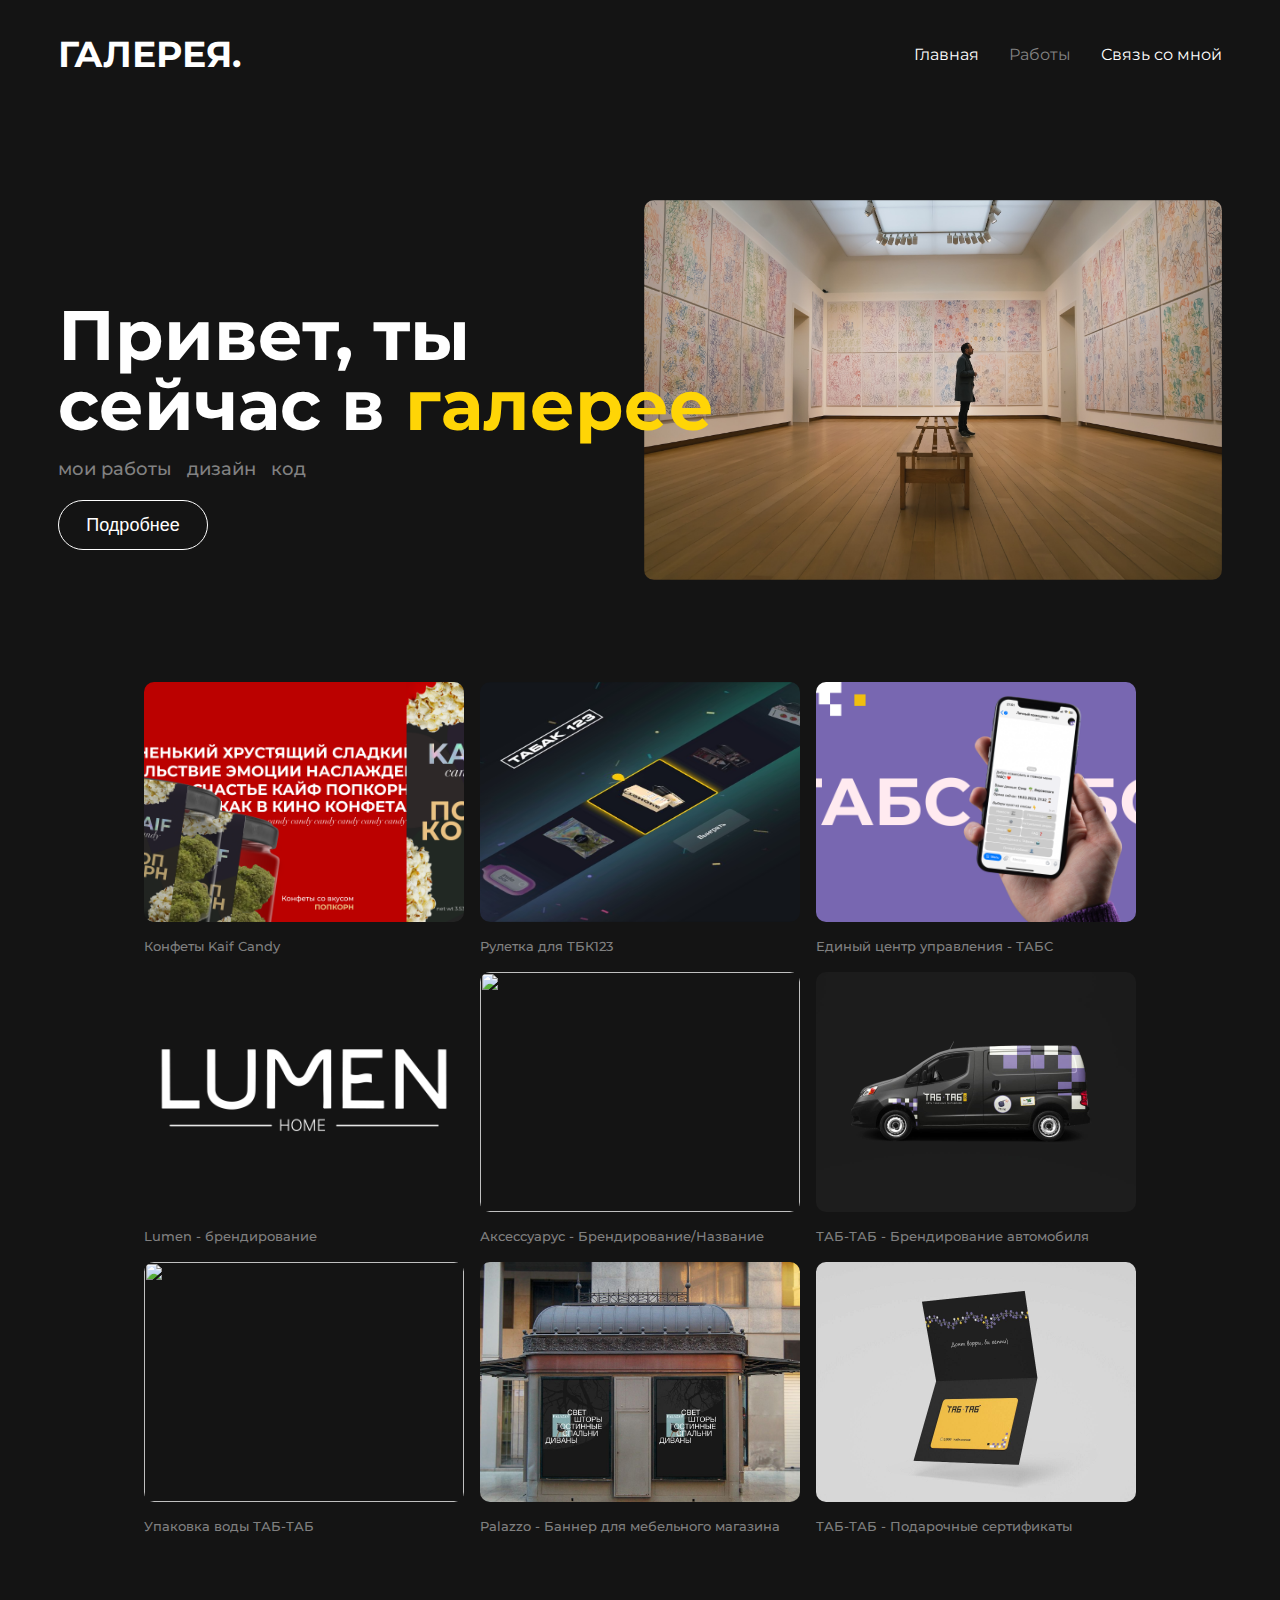
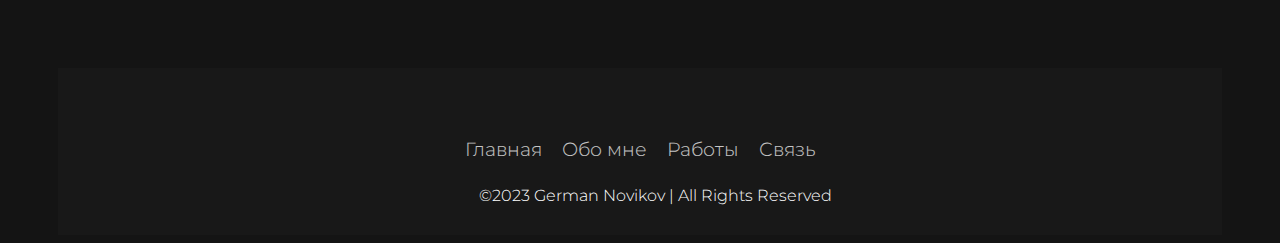
==== gallery.html @ 07409ef1 "added gallery" ====
<!DOCTYPE html>
<html lang="en">
<head>
    <meta charset="UTF-8">
    <meta http-equiv="X-UA-Compatible" content="IE=edge">
    <meta name="viewport" content="width=device-width, initial-scale=1.0">
    <title>German Novikov</title>
    <link rel="stylesheet" href="gallery.css">
    <meta name="viewport" content="user-scalable=no, width=device-width, initial-scale=1.0" />
    <meta name="apple-mobile-web-app-capable" content="yes" />
</head>
<body>
    <div class="container">
          <input type="checkbox" id="hamburger-input" class="burger-shower" />
          <label id="hamburger-menu" for="hamburger-input">
            <nav id="sidebar-menu">
              <h3>Меню</h3>
              <ul>
                <li><a href="index.html">Главная</a></li>
                <li><a href="#">Работы</a></li>
                <li><a href="index.html">Связь со мной</a></li>
              </ul>
              <p class="rights">All rights reserved by German Novikov</p>

            </nav>
          </label>
          
          <div class="overlay"></div>
        <header>
            <h1 class="logo typewriter" id="main">Галерея.</h1>
                <ul class="nav-list">
                    <li class="header-text"><a href="index.html">Главная </a></li>
                    <li class="header-text"><a href="#"><span class="active">Работы</span></a></li>
                    <li class="header-text"><a href="index.html"> Связь со мной </a></li>
                </ul>
        </header>
        <div class="main-center"></div>
        <main class="main">
            <h1 class="main-text">Привет, ты <br>
                сейчас в <span class="blue">галерее</span></h1>
            <p class="primary-text">мои работы &nbsp; дизайн &nbsp; код</p>
            <div class="main-btns">
                <button class="primary-btn"><a href="#gallery">Подробнее </a> </button>
                </div>
        <div class="image"><img src="./img/gallery/gallery.png" alt=""></div>

        </main>

        <ul class="grid" id="gallery">
            <li>
                <figure class="grid__figure">
                  <img src="./img/gallery/kaifcandy.png" alt="">
                  <figcaption>Конфеты Kaif Candy</figcaption>
                </figure>
              </li>
            <li>
              <figure class="grid__figure">
                <a href="https://difenz.github.io/fixed-roulette" target="_blank"><img src="./img/gallery/ruletka.png" alt=""></a>
                <figcaption>Рулетка для ТБК123</figcaption>
              </figure>
            </li>
            <li>
              <figure class="grid__figure">
                <img src="./img/gallery/w.png" alt="">
                <figcaption>Единый центр управления - ТАБС</figcaption>
              </figure>
            </li>
            <li>
              <figure class="grid__figure">
                <img src="./img/gallery/lumen.png" alt="">
                <figcaption>Lumen - брендирование</figcaption>
              </figure>
            </li>
            <li>
              <figure class="grid__figure">
                <img src="./img/gallery/sign.png" alt="">
                <figcaption>Аксессуарус - Брендирование/Название</figcaption>
              </figure>
            </li>
            <li>
              <figure class="grid__figure">
                <img src="./img/gallery/vehicle.jpg" alt="">
                <figcaption>ТАБ-ТАБ - Брендирование автомобиля</figcaption>
              </figure>
            </li>
            <li>
              <figure class="grid__figure">
                <img src="./img/gallery/water.jpg" alt="">
                <figcaption>Упаковка воды ТАБ-ТАБ</figcaption>
              </figure>
            </li>
            <li>
              <figure class="grid__figure">
                <img src="./img/gallery/palazzobanner.png" alt="">
                <figcaption>Palazzo - Баннер для мебельного магазина</figcaption>
              </figure>
            </li>
            <li>
              <figure class="grid__figure">
                <img src="./img/gallery/card.jpg" alt="">
                <figcaption>ТАБ-ТАБ - Подарочные сертификаты</figcaption>
              </figure>
            </li>
          </ul>

        <div class="contaner">
        <footer class="footer">
            <div class="waves">
              <div class="wave" id="wave1"></div>
              <div class="wave" id="wave2"></div>
              <div class="wave" id="wave3"></div>
              <div class="wave" id="wave4"></div>
            </div>
            <ul class="social-icon">
              <li class="social-icon__item"><a class="social-icon__link" href="https://behance.net/herasimuss/">
                  <ion-icon name="logo-behance"></ion-icon>
                </a></li>
              <li class="social-icon__item"><a class="social-icon__link" href="https://t.me/germannovikov">
                  <ion-icon name="logo-whatsapp"></ion-icon>
                </a></li>
              <li class="social-icon__item"><a class="social-icon__link" href="https://github.com/difenz">
                  <ion-icon name="logo-github"></ion-icon>
                </a></li>
            </ul>
            <ul class="menu">
              <li class="menu__item"><a class="menu__link" href="#main">Главная</a></li>
              <li class="menu__item"><a class="menu__link" href="#aboutme">Обо мне</a></li>
              <li class="menu__item"><a class="menu__link" href="#">Работы</a></li>
              <li class="menu__item"><a class="menu__link" href="#">Связь</a></li>
        
            </ul>
            <p class="flex">&copy;2023 German Novikov | All Rights Reserved</p>
          </footer>
          <script type="module" src="https://unpkg.com/ionicons@5.5.2/dist/ionicons/ionicons.esm.js"></script>
          <script nomodule src="https://unpkg.com/ionicons@5.5.2/dist/ionicons/ionicons.js"></script>
        </div>
    <script src="gallery.js"></script>
</body>
</html>
---- gallery.css ----
@import url('https://fonts.googleapis.com/css2?family=Montserrat:ital,wght@0,100;0,200;0,300;0,400;0,500;0,600;0,700;0,800;0,900;1,100;1,200;1,300;1,400;1,500;1,600;1,700;1,800;1,900&display=swap');


html, body {
    max-width: 100% !important;
    scroll-behavior: smooth;
    overflow-x: hidden;
}

a {
    text-decoration: none;
    color: inherit;
}

body {
    background-color: #141414;
    font-family: 'Montserrat', sans-serif;
    color: white;
}

.container {
    margin: 0 50px 0 50px;
    max-width: 100%;
}

header {
    display: flex;
    justify-content: space-between;
    align-items: center;
    margin-bottom: 200px;
}

.nav-list {
    display: flex;
    list-style: none;
}

.nav-list li {
    cursor: pointer;
    transition: opacity 0.3s ease;
}

.nav-list li:hover {
    opacity: 50%;
}

.header-text {
    margin-left: 30px;
    align-items: center;
}

.main-btns {
    margin-top: 20px;
}

.btn {
    background: #39A9DC;
    border-radius: 80px;  
    border: 0; 
    width: 150px;
    height: 50px;
    font-size: 18px;
    color: #fff;
    cursor: pointer;
    transition: opacity 0.3s ease;
}

.active {
    color: #828282;
    cursor: not-allowed;
}

.btn:hover {
    opacity: 80%;
}

.mrg-left20px {
    margin-left: 20px;
}

.typewriter {
    font-size: 36px;
    color: white;
    text-transform: uppercase;
  }
  
  /* span {
    border-right: .05em solid;
    animation: caret 1s steps(1) infinite;
  }
   */
  @keyframes caret {
    50% {
      border-color: transparent;
    }
  }

.primary-btn {
    background-color: #141414;
    border-radius: 80px;  
    border: 1px white solid;
    width: 150px;
    height: 50px;
    font-size: 18px;
    color: #fff;
    cursor: pointer;
    transition: background-color 0.3s ease;
}

.primary-text {
    color: #828282;
    font-weight: 500;
    font-size: 18px;
}

.primary-btn:hover {
    background-color: #fff;
    color: #141414;
}

main {
    width: 100%;
}

.main-text {
    font-size: 70px;
    line-height: 70px;
    margin: 0;
}

.blue {
    color: #FFD506;
}

.image img {
    height: 380px;
    border-radius: 10px;
}


.image {
    float: right;
    margin-top: -350px;
}

.aboutme {
    margin-top: 300px;
    display: flex;
    font-size: 48px;
    justify-content: center;
    align-items: center;
    flex-direction: column;
}

.whaticando {
    margin-top: 150px;
    display: flex;
    justify-content: center;
    align-items: center;
    flex-direction: column;
}

.aboutmeprimary {
    margin: 0;
    text-align: center;
    font-size: 16px;
    width: 800px;
}

.about {
    font-size: 48px;
}

.underbtns {
    display: flex;
    width: 200px;
}

.iconbtns img{
    width: 40px;
    cursor: pointer;
}

.iconbtns:hover {
    opacity: 60%;
}

.mrg-left40px{
    margin-left: 50px;
}


.iconbtns {
    margin-top: 20px;
    transition: opacity 0.3s ease;
}

.round img {
    width: 45px;
    height: 45px;
}

.social-networks {
    margin-top: 50px;
    display: flex;
    justify-content: space-evenly;
    align-items: center;
    flex-direction: row;
}

.social-network {
    text-align: center;
}

.social-networks-text {
    margin-top: 15px;
}

.bold-social-networks {
    font-weight: bold;
}

.block {
    width: 300px;
    height: 202px;
    background: #212121;
    transition: width 0.5s ease, border-bottom .5s ease;
}

.mrg-left100px{
    margin-left: 100px;
}

.blocks {
    margin-top: 20px;
    display: flex;
    flex-direction: row;
    justify-content: center;
    align-items: center;
}

.block-icon {
    margin-top: 30px;
    margin-left: 40px;
}

.block-text {
    margin-top: 30px;
    margin-left: 40px;
    font-size: 24px;
    font-weight: 500;
    color: #535353;
    transition: color 0.3s ease;
}

.block-skills {
    width: 1168px;
    height: 230px;
    background: #212121;
}

.works {
    margin-top: 50px;
}

.long {
width: 250px;
}

.block-text-skills {
    margin-top: 50px;
    margin-left: 40px;
    font-size: 24px;
    font-weight: 500;
    color: #535353;
    transition: color 0.3s ease;
}

.block:hover > .block-text{
    color: white;
}

.block::after {
    content: "";
    display: block;
    border-bottom: 4px solid #FFD506;
    width: 0;
    margin: 40px auto;
    transition: width .3s;
}

.block:hover::after {
    content: "";
    display: block;
    border-bottom: 4px solid #FFD506;
    width: 293px;
    margin: 40px auto;
}

.percent {
    font-weight: 700;
    font-size: 72px;
}

.block-skills {
    display: flex;
    flex-direction: row;
    justify-content: center;
    align-items: center;
}

.text-inside {
    text-align: center;
}


.blue-text {
    font-weight: 700;
    font-size: 24px;
    color: #39A9DC;
}

@media screen and (max-width: 720px) { 

    .block-skills {
        display: flex;
        flex-direction: column;
        justify-content: center;
        align-items: center;
        width: 300px;
        height: 800px;
    }

main {
    display: flex;
    flex-direction: column;
    justify-content: center;
    align-items: center;
    text-align: center;
}

.main {
    margin-bottom: 100px;
    /* puff */
}

.blocks {
    flex-direction: column;
    margin-top: 50px;
}

.mrg-left100px{ 
    margin: 0;
    margin-top: 50px;
}

.main-btns {
    margin-top: 10px;
}

.nav-list {
    display: none;
}

.underbtns {
    justify-content: center;
    align-items: center;
    width: 100% !important;
}

.container {
    margin: 0 10px 0 10px;
}

body {
}

.main-text {
    font-size: 36px;
    line-height: 40px;
}

.typewriter {
    font-size: 24px;
}

header {
    margin-top: 9px;
    float: right;
}

.image {
    display: none;
}

.main-btns {
    display: flex;
}

.aboutme {
    margin-top: 100px;
    font-size: 36px !important;
}

.about {
    font-size: 36px !important;
}

.aboutmeprimary {
    width: 300px;
}

.social-networks {
    display: flex;
    flex-direction: column;
    margin-top: 20px;
}

.social-network {
    margin-top: 50px;
}

.whaticando {
    margin-top: 150px;
}

.nav-list {
    display: none;
}

#main-menu {
    display: block;
}


h2 {
    font-size: 36px;
}

.menu__link {
    font-size: 16px !important;
}

.footer p {
    font-size: 14px !important;
    margin: 15px 0 10px 0px !important;
}

.footer {
    left: 0px !important;
}

}

.overlay{
    position: fixed;
    top: 0;
    left: 0;
    width: 100%;
    height: 100%;
    opacity: 0;
    visibility: hidden;
    transition: opacity .35s, visibility .35s, height .35s;
    overflow: hidden;
    background: black;
    z-index: -1;
}

#main-menu {
  display: none;
  height: 100px;
  width: 100%;
  background: #fff;
  margin: 0px;  
  z-index: 9;
}

.rights {
    color: #535353;
}

#main-menu ul {
  max-width: 800px;
  width: 100%;
  height: 100%;
  margin: 0px auto;
  padding: 0px;
  display: flex;
  justify-content: space-evenly;
  align-items: center;
  z-index: 9;
}

#main-menu li {
  list-style-type: none;
  font-size: 2rem;
}

#main-menu a {
  color: #fff;
  font-size: 1.5rem;
  text-decoration: none;
}

#main-menu a:hover {
  text-decoration: underline;
}

#hamburger-input{
  display: none;
}

#hamburger-menu {
    position: absolute;
    top: 30px;
    left: 20px;
    width: 30px;
    height: 50px;
    display: none;
    border: none;
    padding: 0px;
    margin: 0px;
    font-family: 'Montserrat', Sans-serif;
    background: linear-gradient(
      to bottom, 
      #141414, #141414 10%, 
      white 10%, white 20%, 
      #141414 20%, #141414 30%, 
      white 30%, white 40%, 
      #141414 40%, #141414 50%,
      white 50%, white 60%, 
      #141414 60%, #141414 70%
    );
}

#hamburger-menu #sidebar-menu {
    visibility: hidden;
    position: fixed;
    top: 0;
    left: -250px;
    width: 700px;
    height: 100%;
    background-color: #141414;
    transition: 0.3s;
    padding: 10px 30px;
    box-sizing: border-box;
}

#hamburger-menu h3 {
  color: #fff;
  font-size: 2.2rem;
}

#hamburger-menu ul {
  padding-left: 0px;
}

#hamburger-menu li {
  list-style-type: none;
  line-height: 3rem;
}

#hamburger-menu a {
  color: #fff;
  font-size: 1.3rem;
  text-decoration: none;
}

#hamburger-menu a:hover {
  text-decoration: underline;
}

#hamburger-input:checked + #hamburger-menu #sidebar-menu {
    visibility: visible;
    left: 0;
}
#hamburger-input:checked ~ .overlay{
   visibility: visible;
    opacity: 0.4;
}


@media screen and (max-width: 750px) {
  #main-menu {
    display: none;
  }
  #hamburger-menu {
    display: inline;
  }
}

.text-center{
    display: flex;
    justify-content: center;
    align-items: center;
    text-align: center;
}

.form-style-1 {
	margin:150px auto;
	max-width: 600px;
	padding: 20px 12px 10px 20px;
	font: 13px "Montserrat", sans-serif;
}
.form-style-1 li {
	padding: 0;
	display: block;
	list-style: none;
	margin: 10px 0 0 0;
}
.form-style-1 label{
	margin:0 0 3px 0;
	padding:0px;
	display:block;
	font-weight: bold;
}
.form-style-1 input[type=text], 
.form-style-1 input[type=date],
.form-style-1 input[type=datetime],
.form-style-1 input[type=number],
.form-style-1 input[type=tel],
.form-style-1 input[type=search],
.form-style-1 input[type=time],
.form-style-1 input[type=url],
.form-style-1 input[type=email],
textarea, 
select{
    color: #fff;
    background-color: #141414;
	box-sizing: border-box;
	-webkit-box-sizing: border-box;
	-moz-box-sizing: border-box;
    border: none;
	border-bottom: 2px solid #535353;
	padding: 7px;
	margin:0px;
}
.form-style-1 input[type=text]:focus, 
.form-style-1 input[type=date]:focus,
.form-style-1 input[type=datetime]:focus,
.form-style-1 input[type=number]:focus,
.form-style-1 input[type=search]:focus,
.form-style-1 input[type=time]:focus,
.form-style-1 input[type=url]:focus,
.form-style-1 input[type=tel]:focus,
.form-style-1 input[type=email]:focus,
.form-style-1 textarea:focus, 
.form-style-1 select:focus{
	-moz-box-shadow: 0 0 8px #141414;
	-webkit-box-shadow: 0 0 8px #141414;
	box-shadow: none;
    outline: none;
	border-bottom: 2px solid #535353;
}
.form-style-1 .field-divided{
	width: 49%;
}

.form-style-1 .field-long{
	width: 100%;
}
.form-style-1 .field-select{
	width: 100%;
    color: #ffffff;
    font-family: 'Montserrat', sans-serif;
}
.form-style-1 .field-textarea{
	height: 100px;
    font-family: 'Montserrat', sans-serif;
}
.form-style-1 input[type=submit], .form-style-1 input[type=button]{
    background-color: #141414;
    border-radius: 80px;  
    border: 1px white solid;
    width: 150px;
    height: 50px;
    font-size: 18px;
    color: #fff;
    cursor: pointer;
    transition: background-color 0.3s ease;
}
.form-style-1 input[type=submit]:hover, .form-style-1 input[type=button]:hover{
    background-color: #fff;
    color: #141414;
}


.align-center {
    text-align: center;
}
.form-style-1 input[type=submit]:hover, .form-style-1 input[type=button]:hover{
	box-shadow:none;
	-moz-box-shadow:none;
	-webkit-box-shadow:none;
}
.form-style-1 .required{
	color:rgb(130, 0, 0);
}



.footer {
    overflow-x: hidden;
    align-items: center;
    text-align: center;
    background: #181818;
    padding: 20px 30px;
    width: 100%;
    max-width:100%;
    height: auto;
    display: flex;
    justify-content: center;
    align-items: center;
    text-align: center;
    flex-direction: column;
  }
  
  .social-icon,
  .menu {
    position: relative;
    display: flex;
    justify-content: center;
    align-items: center;
    margin: 10px 0;
    flex-wrap: wrap;
  }
  
  .social-icon__item,
  .menu__item {
    list-style: none;
  }
  
  .social-icon__link {
    font-size: 2rem;
    color: #fff;
    margin: 0 10px;
    display: inline-block;
    transition: 0.5s;
  }
  .social-icon__link:hover {
    transform: translateY(-10px);
  }
  
  .menu__link {
    font-size: 1.2rem;
    color: #fff;
    margin: 0 10px;
    display: inline-block;
    transition: 0.5s;
    text-decoration: none;
    opacity: 0.75;
    font-weight: 300;
  }
  
  .menu__link:hover {
    opacity: 1;
  }
  
  .footer p {
    color: #fff;
    margin: 15px 0 10px 30px;
    font-size: 1rem;
    font-weight: 300;
  }
  
  .wave {
    position: absolute;
    top: -100px;
    left: 0;
    width: 100%;
    height: 100px;
    background: url("./img/wave.png");
    background-size: 1000px 100px;
  }
  
  .wave#wave1 {
    z-index: 1000;
    opacity: 1;
    bottom: 0;
    animation: animateWaves 4s linear infinite;
  }
  
  .wave#wave2 {
    z-index: 999;
    opacity: 0.5;
    bottom: 10px;
    animation: animate 4s linear infinite !important;
  }
  
  .wave#wave3 {
    z-index: 1000;
    opacity: 0.2;
    bottom: 15px;
    animation: animateWaves 3s linear infinite;
  }
  
  .wave#wave4 {
    z-index: 999;
    opacity: 0.7;
    bottom: 20px;
    animation: animate 3s linear infinite;
  }
  
  @keyframes animateWaves {
    0% {
      background-position-x: 1000px;
    }
    100% {
      background-positon-x: 0px;
    }
  }
  
  @keyframes animate {
    0% {
      background-position-x: -1000px;
    }
    100% {
      background-positon-x: 0px;
    }
  }


  * {
    box-sizing: border-box;
}

ul {
    list-style: none;
    margin: 0;
    padding: 0;
}
figure {
    margin: 0;
}
figcaption {
    font-size: 0.8em;
    font-weight: 500;
    color: grey;
    line-height: 1.4;
}
.grid {
    display: grid;
    grid-auto-flow: column;
    grid-auto-columns: 90%;
    grid-gap: 1em;
    overflow-x: scroll;
    -webkit-overflow-scrolling: touch;
    padding: 2em 1em;
    margin-top: 100px;
    margin-bottom: 100px;
    z-index: 3;
}
@media all and (min-width: 600px) {
    .grid {
        grid-auto-flow: initial;
        grid-template-columns: repeat(auto-fit, minmax(auto, 20em));
        justify-content: center;
   }
}
.grid__figure {
    display: grid;
    grid-template-rows: 15em 1fr;
    grid-gap: 1em;
}
.grid__figure img {
    width: 100%;
    height: 100%;
    object-fit: cover;
    transition: scale 0.3s ease;
    border-radius: 10px;
    
}

.grid__figure img:hover {
    scale: 105%;
}
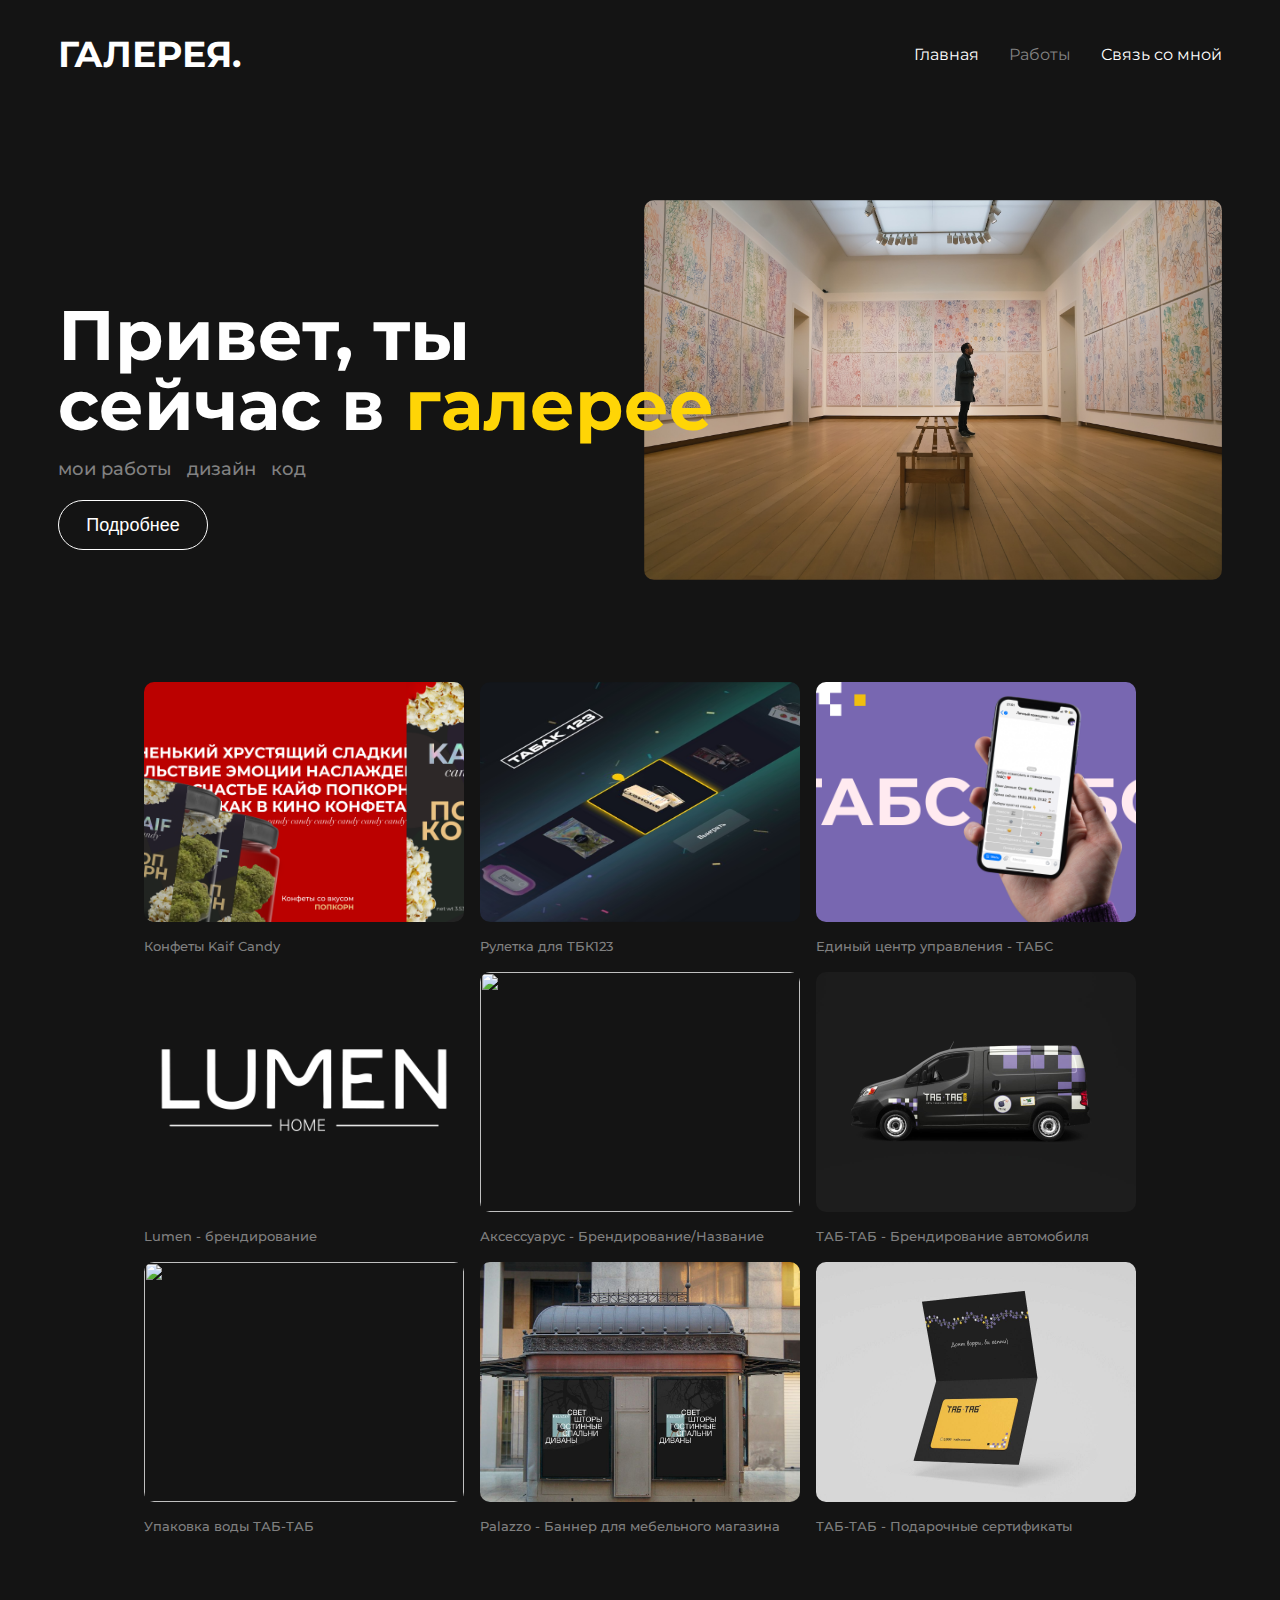
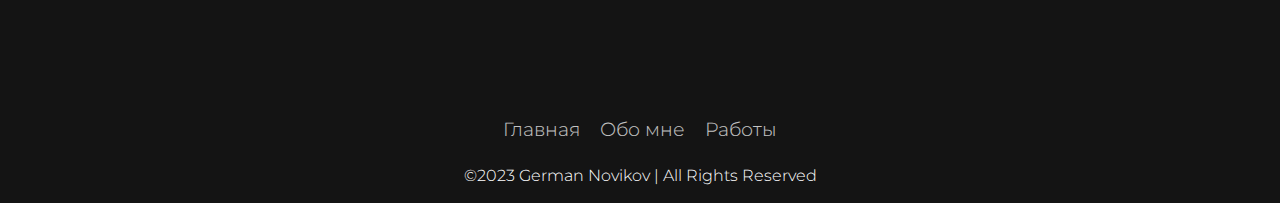
==== commit 110fb063: "added some" ====
--- a/gallery.html
+++ b/gallery.html
@@ -126,7 +126,6 @@
               <li class="menu__item"><a class="menu__link" href="#main">Главная</a></li>
               <li class="menu__item"><a class="menu__link" href="#aboutme">Обо мне</a></li>
               <li class="menu__item"><a class="menu__link" href="#">Работы</a></li>
-              <li class="menu__item"><a class="menu__link" href="#">Связь</a></li>
         
             </ul>
             <p class="flex">&copy;2023 German Novikov | All Rights Reserved</p>
--- a/gallery.css
+++ b/gallery.css
@@ -703,8 +703,6 @@
     overflow-x: hidden;
     align-items: center;
     text-align: center;
-    background: #181818;
-    padding: 20px 30px;
     width: 100%;
     max-width:100%;
     height: auto;
@@ -758,7 +756,7 @@
   
   .footer p {
     color: #fff;
-    margin: 15px 0 10px 30px;
+    margin: 15px 0 10px 0px;
     font-size: 1rem;
     font-weight: 300;
   }
